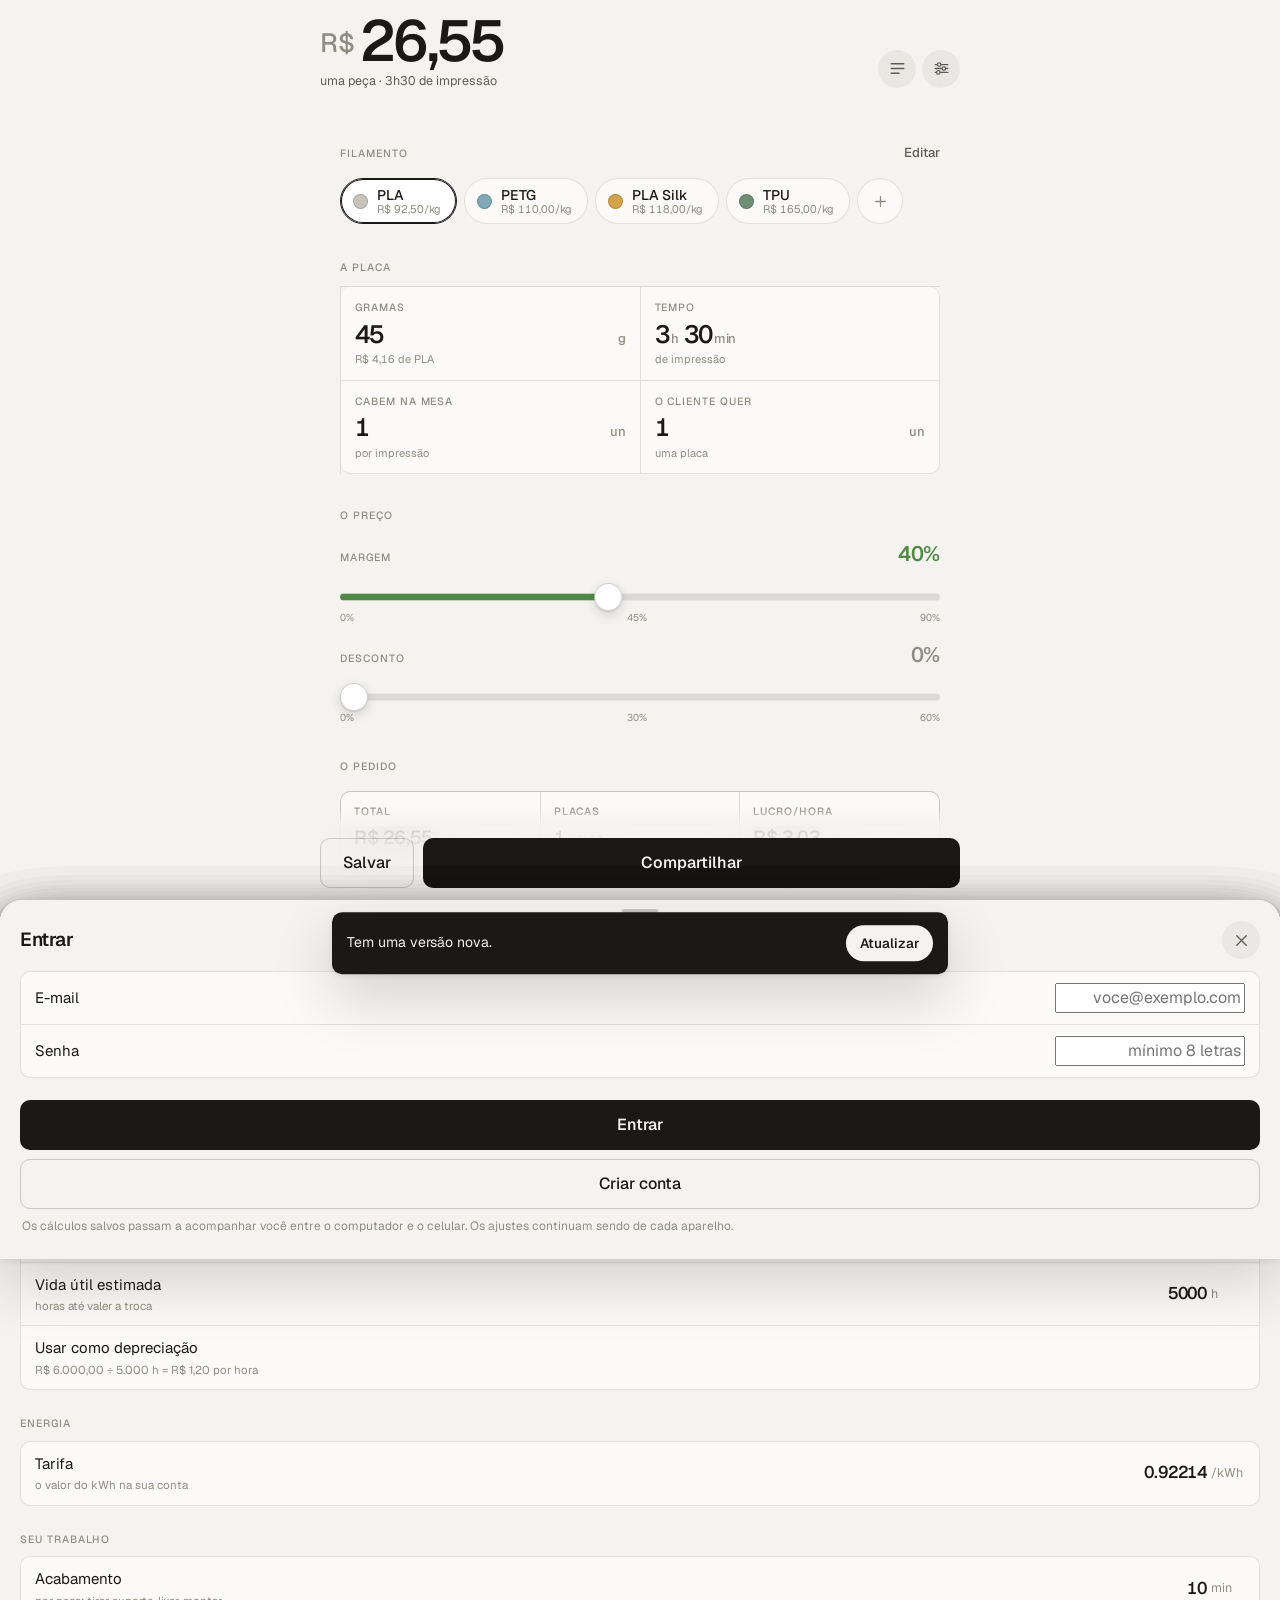
==== bancada/index.html @ b79a2b1e "feat: Bancada, a calculadora que separa o painel dos ajustes App novo em bancada/, ao lado da calcul" ====
<!doctype html>
<html lang="pt-BR">
<head>
<meta charset="utf-8">
<meta name="viewport" content="width=device-width, initial-scale=1, viewport-fit=cover">
<title>Bancada</title>
<meta name="description" content="O custo real de fabricar uma peça impressa, e o preço que ela precisa ter.">

<link rel="manifest" href="manifest.webmanifest">
<meta name="theme-color" content="#f4f3f0" media="(prefers-color-scheme: light)">
<meta name="theme-color" content="#131211" media="(prefers-color-scheme: dark)">

<meta name="apple-mobile-web-app-capable" content="yes">
<meta name="mobile-web-app-capable" content="yes">
<meta name="apple-mobile-web-app-status-bar-style" content="black-translucent">
<meta name="apple-mobile-web-app-title" content="Bancada">
<link rel="apple-touch-icon" href="icones/icone-180.png">
<link rel="icon" href="icones/icone-192.png" sizes="192x192">

<link rel="preload" href="fontes/geist-latin.woff2" as="font" type="font/woff2" crossorigin>
<link rel="stylesheet" href="estilo.css">
</head>
<body>

<!-- ====================================================== cimeira ======= -->
<header class="cimeira" id="cimeira">
  <div class="cimeira-corpo">
    <div>
      <span class="preco" id="preco"><span class="preco-cifra">R$</span>0,00</span>
      <div class="preco-nota" id="precoNota">uma peça</div>
    </div>
    <div class="cimeira-acoes">
      <button class="btn btn-icone" id="abrirSalvos" aria-label="Cálculos salvos">
        <svg viewBox="0 0 24 24" fill="none" stroke="currentColor" stroke-width="1.6"
             stroke-linecap="round" stroke-linejoin="round" aria-hidden="true">
          <path d="M4 6h16M4 12h16M4 18h10"/>
        </svg>
      </button>
      <button class="btn btn-icone" id="abrirAjustes" aria-label="Ajustes">
        <svg viewBox="0 0 24 24" fill="none" stroke="currentColor" stroke-width="1.6"
             stroke-linecap="round" aria-hidden="true">
          <path d="M4 7h16M4 12h16M4 17h16"/>
          <circle cx="9" cy="7" r="2.2" fill="var(--campo)"/>
          <circle cx="15" cy="12" r="2.2" fill="var(--campo)"/>
          <circle cx="8" cy="17" r="2.2" fill="var(--campo)"/>
        </svg>
      </button>
    </div>
  </div>
</header>

<main class="folha">

  <!-- =================================================== filamento ====== -->
  <section class="secao" aria-labelledby="tFilamento">
    <div class="secao-titulo">
      <h2 id="tFilamento">Filamento</h2>
      <button class="acao" id="editarFilamentos" type="button">Editar</button>
    </div>
    <div class="trilho" id="trilho" role="listbox" aria-label="Filamento em uso"></div>
  </section>

  <!-- =================================================== a placa ======== -->
  <section class="secao" aria-labelledby="tPlaca">
    <div class="secao-titulo"><h2 id="tPlaca">A placa</h2></div>

    <div class="malha">
      <div class="celula">
        <label for="gramas">Gramas</label>
        <div class="celula-valor">
          <input type="number" id="gramas" value="45" min="0" step="1"
                 inputmode="decimal" enterkeyhint="done" autocomplete="off">
          <span class="celula-un">g</span>
        </div>
        <div class="celula-dica" id="dicaGramas"></div>
      </div>

      <div class="celula">
        <label for="tempo">Tempo</label>
        <button type="button" class="celula-botao" id="tempo">3<small>h</small> 30<small>min</small></button>
        <div class="celula-dica">de impressão</div>
      </div>

      <div class="celula">
        <label for="naMesa">Cabem na mesa</label>
        <div class="celula-valor">
          <input type="number" id="naMesa" value="1" min="1" step="1"
                 inputmode="numeric" enterkeyhint="done" autocomplete="off">
          <span class="celula-un">un</span>
        </div>
        <div class="celula-dica">por impressão</div>
      </div>

      <div class="celula">
        <label for="pedido">O cliente quer</label>
        <div class="celula-valor">
          <input type="number" id="pedido" value="1" min="1" step="1"
                 inputmode="numeric" enterkeyhint="done" autocomplete="off">
          <span class="celula-un">un</span>
        </div>
        <div class="celula-dica" id="dicaPedido"></div>
      </div>
    </div>
  </section>

  <!-- =================================================== o preço ======== -->
  <section class="secao" aria-labelledby="tPreco">
    <div class="secao-titulo"><h2 id="tPreco">O preço</h2></div>

    <div class="regua" id="reguaMargem">
      <div class="regua-topo">
        <span class="regua-nome">Margem</span>
        <span class="regua-valor num" data-valor>40%</span>
      </div>
      <div class="regua-pista" role="slider" tabindex="0" aria-label="Margem de lucro"
           aria-valuemin="0" aria-valuemax="90" aria-valuenow="40" aria-valuetext="40 por cento">
        <div class="regua-fundo"><div class="regua-cheio" data-cheio></div></div>
        <div class="regua-pino" data-pino></div>
      </div>
      <div class="regua-marcas"><span>0%</span><span>45%</span><span>90%</span></div>
    </div>

    <div class="regua" id="reguaDesconto">
      <div class="regua-topo">
        <span class="regua-nome">Desconto</span>
        <span class="regua-valor num" data-valor>0%</span>
      </div>
      <div class="regua-pista" role="slider" tabindex="0" aria-label="Desconto"
           aria-valuemin="0" aria-valuemax="60" aria-valuenow="0" aria-valuetext="0 por cento">
        <div class="regua-fundo"><div class="regua-cheio" data-cheio></div></div>
        <div class="regua-pino" data-pino></div>
      </div>
      <div class="regua-marcas"><span>0%</span><span>30%</span><span>60%</span></div>
    </div>
  </section>

  <!-- =================================================== o pedido ======= -->
  <section class="secao" aria-labelledby="tPedido">
    <div class="secao-titulo"><h2 id="tPedido">O pedido</h2></div>
    <dl class="painel">
      <div><dt>Total</dt><dd class="num" id="pedTotal">R$ 0,00</dd></div>
      <div><dt>Placas</dt><dd class="num" id="pedPlacas">1</dd></div>
      <div><dt>Lucro/hora</dt><dd class="num" id="pedHora">R$ 0,00</dd></div>
    </dl>
    <div class="aviso" id="avisoPedido" hidden></div>
  </section>

  <!-- =================================================== extrato ======== -->
  <section class="secao" aria-labelledby="tExtrato">
    <div class="secao-titulo">
      <h2 id="tExtrato">De onde vem o preço</h2>
      <span class="rotulo num" id="multiplicador"></span>
    </div>
    <div class="barra" id="barra" aria-hidden="true"></div>
    <div class="extrato" id="extrato"></div>
    <div class="aviso" id="avisoMargem" hidden></div>
    <p class="nota">
      Fora da conta: o tempo de anunciar, fotografar e atender. Se você vende com
      frequência, some isso à margem.
    </p>
  </section>

</main>

<!-- ================================================== ações fixas ======= -->
<div class="acoes-fixas">
  <div class="acoes-corpo">
    <button class="btn btn-vazado" id="salvar" type="button">Salvar</button>
    <button class="btn btn-solido" id="compartilhar" type="button">Compartilhar</button>
  </div>
</div>

<!-- ================================================== gaveta: tempo ===== -->
<div class="cortina" data-cortina="tempo"></div>
<section class="gaveta" data-gaveta="tempo" role="dialog" aria-modal="true" aria-labelledby="tTempo">
  <div class="gaveta-alca" data-alca></div>
  <div class="gaveta-topo">
    <h2 id="tTempo">Tempo de impressão</h2>
    <button class="btn btn-icone" data-fechar aria-label="Fechar">
      <svg viewBox="0 0 24 24" fill="none" stroke="currentColor" stroke-width="1.7"
           stroke-linecap="round" aria-hidden="true"><path d="M6 6l12 12M18 6L6 18"/></svg>
    </button>
  </div>
  <div class="gaveta-corpo">
    <div class="roletas">
      <ul class="roleta" id="roletaH" role="listbox" aria-label="Horas" tabindex="0"></ul>
      <ul class="roleta" id="roletaM" role="listbox" aria-label="Minutos" tabindex="0"></ul>
    </div>
    <p class="nota" style="text-align:center">
      O tempo da placa inteira, como o fatiador mostra.
    </p>
    <button class="btn btn-solido btn-largo" data-fechar type="button" style="margin-top:16px">Pronto</button>
  </div>
</section>

<!-- ================================================== gaveta: filamentos = -->
<div class="cortina" data-cortina="filamentos"></div>
<section class="gaveta" data-gaveta="filamentos" role="dialog" aria-modal="true" aria-labelledby="tFilEd">
  <div class="gaveta-alca" data-alca></div>
  <div class="gaveta-topo">
    <h2 id="tFilEd">Filamentos</h2>
    <button class="btn btn-icone" data-fechar aria-label="Fechar">
      <svg viewBox="0 0 24 24" fill="none" stroke="currentColor" stroke-width="1.7"
           stroke-linecap="round" aria-hidden="true"><path d="M6 6l12 12M18 6L6 18"/></svg>
    </button>
  </div>
  <div class="gaveta-corpo">
    <div class="pilha" id="listaFilamentos"></div>
    <p class="nota">
      O preço é o do quilo fechado, como você compra. O que estiver em uso não
      pode ser removido enquanto for o último da lista.
    </p>
    <button class="btn btn-vazado btn-largo" id="novoFilamento" type="button" style="margin-top:14px">
      Adicionar filamento
    </button>
  </div>
</section>

<!-- ================================================== gaveta: ajustes ==== -->
<div class="cortina" data-cortina="ajustes"></div>
<section class="gaveta" data-gaveta="ajustes" role="dialog" aria-modal="true" aria-labelledby="tAjustes">
  <div class="gaveta-alca" data-alca></div>
  <div class="gaveta-topo">
    <h2 id="tAjustes">Ajustes</h2>
    <button class="btn btn-icone" data-fechar aria-label="Fechar">
      <svg viewBox="0 0 24 24" fill="none" stroke="currentColor" stroke-width="1.7"
           stroke-linecap="round" aria-hidden="true"><path d="M6 6l12 12M18 6L6 18"/></svg>
    </button>
  </div>
  <div class="gaveta-corpo">

    <div class="grupo">
      <h3>Impressora</h3>
      <div class="pilha">
        <label class="item">
          <span class="item-texto"><span class="item-nome">Potência média</span>
            <span class="item-sub">o que ela puxa imprimindo</span></span>
          <input type="number" id="potencia" min="0" step="5" inputmode="decimal">
          <span class="item-un">W</span>
        </label>
        <label class="item">
          <span class="item-texto"><span class="item-nome">Depreciação</span>
            <span class="item-sub" id="subDeprec">a máquina se gastando</span></span>
          <input type="number" id="deprecHora" min="0" step="0.01" inputmode="decimal">
          <span class="item-un">/h</span>
        </label>
        <label class="item">
          <span class="item-texto"><span class="item-nome">Manutenção</span>
            <span class="item-sub">bico, correia, placa de vidro</span></span>
          <input type="number" id="manutHora" min="0" step="0.01" inputmode="decimal">
          <span class="item-un">/h</span>
        </label>
      </div>
      <div class="pilha" style="margin-top:9px">
        <label class="item">
          <span class="item-texto"><span class="item-nome">Custo da impressora</span></span>
          <input type="number" id="valorImpressora" min="0" step="50" inputmode="decimal">
          <span class="item-un">R$</span>
        </label>
        <label class="item">
          <span class="item-texto"><span class="item-nome">Vida útil estimada</span>
            <span class="item-sub" id="subVida"></span></span>
          <input type="number" id="vidaUtil" min="1" step="100" inputmode="decimal">
          <span class="item-un">h</span>
        </label>
        <button class="item item-botao" id="aplicarDeprec" type="button">
          <span class="item-texto"><span class="item-nome">Usar como depreciação</span>
            <span class="item-sub" id="subCalculo"></span></span>
        </button>
      </div>
    </div>

    <div class="grupo">
      <h3>Energia</h3>
      <div class="pilha">
        <label class="item">
          <span class="item-texto"><span class="item-nome">Tarifa</span>
            <span class="item-sub">o valor do kWh na sua conta</span></span>
          <input type="number" id="tarifa" min="0" step="0.001" inputmode="decimal">
          <span class="item-un">/kWh</span>
        </label>
      </div>
    </div>

    <div class="grupo">
      <h3>Seu trabalho</h3>
      <div class="pilha">
        <label class="item">
          <span class="item-texto"><span class="item-nome">Acabamento</span>
            <span class="item-sub">por peça: tirar suporte, lixar, montar</span></span>
          <input type="number" id="acabamento" min="0" step="1" inputmode="decimal">
          <span class="item-un">min</span>
        </label>
        <label class="item">
          <span class="item-texto"><span class="item-nome">Sua hora</span>
            <span class="item-sub">quanto vale o seu tempo</span></span>
          <input type="number" id="valorHora" min="0" step="1" inputmode="decimal">
          <span class="item-un">/h</span>
        </label>
        <label class="item">
          <span class="item-texto"><span class="item-nome">Reserva para falhas</span>
            <span class="item-sub" id="subFalhas"></span></span>
          <input type="number" id="falhas" min="0" max="90" step="1" inputmode="decimal">
          <span class="item-un">%</span>
        </label>
      </div>
    </div>

    <div class="grupo">
      <h3>Vender</h3>
      <div class="pilha">
        <label class="item">
          <span class="item-texto"><span class="item-nome">Embalagem</span>
            <span class="item-sub">caixa, plástico bolha, etiqueta</span></span>
          <input type="number" id="embalagem" min="0" step="0.5" inputmode="decimal">
          <span class="item-un">R$</span>
        </label>
        <label class="item">
          <span class="item-texto"><span class="item-nome">Frete que você paga</span>
            <span class="item-sub">zero se o cliente paga o envio</span></span>
          <input type="number" id="frete" min="0" step="1" inputmode="decimal">
          <span class="item-un">R$</span>
        </label>
        <label class="item">
          <span class="item-texto"><span class="item-nome">Taxa da plataforma</span>
            <span class="item-sub">Shopee, Mercado Livre, Elo7</span></span>
          <input type="number" id="taxaVenda" min="0" max="60" step="1" inputmode="decimal">
          <span class="item-un">%</span>
        </label>
        <label class="item">
          <span class="item-texto"><span class="item-nome">Imposto</span>
            <span class="item-sub">sobre o que entra; deixe zero se não emite</span></span>
          <input type="number" id="imposto" min="0" max="40" step="0.5" inputmode="decimal">
          <span class="item-un">%</span>
        </label>
      </div>
      <p class="nota" id="notaSoma"></p>
    </div>

    <div class="grupo">
      <h3>O aparelho</h3>
      <div class="pilha">
        <button class="item item-botao" id="restaurar" type="button">
          <span class="item-texto"><span class="item-nome">Restaurar padrões</span>
            <span class="item-sub">devolve todo ajuste ao valor de fábrica</span></span>
        </button>
      </div>
      <p class="nota" id="notaVersao"></p>
    </div>

  </div>
</section>

<!-- ================================================== gaveta: salvar ==== -->
<div class="cortina" data-cortina="salvar"></div>
<section class="gaveta" data-gaveta="salvar" role="dialog" aria-modal="true" aria-labelledby="tSalvar">
  <div class="gaveta-alca" data-alca></div>
  <div class="gaveta-topo">
    <h2 id="tSalvar">Salvar cálculo</h2>
    <button class="btn btn-icone" data-fechar aria-label="Fechar">
      <svg viewBox="0 0 24 24" fill="none" stroke="currentColor" stroke-width="1.7"
           stroke-linecap="round" aria-hidden="true"><path d="M6 6l12 12M18 6L6 18"/></svg>
    </button>
  </div>
  <div class="gaveta-corpo">
    <div class="pilha">
      <label class="item">
        <span class="item-texto"><span class="item-nome">Nome</span></span>
        <input type="text" id="nomeSalvar" placeholder="Suporte de fone" maxlength="60"
               autocomplete="off" enterkeyhint="done"
               style="width:200px;text-align:right">
      </label>
    </div>
    <p class="nota" id="resumoSalvar"></p>
    <button class="btn btn-solido btn-largo" id="confirmaSalvar" type="button"
            style="margin-top:14px">Salvar</button>
  </div>
</section>

<!-- ================================================== gaveta: salvos ==== -->
<div class="cortina" data-cortina="salvos"></div>
<section class="gaveta" data-gaveta="salvos" role="dialog" aria-modal="true" aria-labelledby="tSalvos">
  <div class="gaveta-alca" data-alca></div>
  <div class="gaveta-topo">
    <h2 id="tSalvos">Cálculos salvos</h2>
    <button class="btn btn-icone" data-fechar aria-label="Fechar">
      <svg viewBox="0 0 24 24" fill="none" stroke="currentColor" stroke-width="1.7"
           stroke-linecap="round" aria-hidden="true"><path d="M6 6l12 12M18 6L6 18"/></svg>
    </button>
  </div>
  <div class="gaveta-corpo">
    <div class="pilha" style="margin-bottom:16px">
      <button class="item item-botao" id="linhaConta" type="button">
        <span class="item-texto">
          <span class="item-nome" id="contaNome">Só neste aparelho</span>
          <span class="item-sub" id="contaSub">Entre para sincronizar com o celular</span>
        </span>
      </button>
    </div>
    <div class="pilha" id="listaSalvos"></div>
  </div>
</section>

<!-- ================================================== gaveta: conta ===== -->
<div class="cortina" data-cortina="conta"></div>
<section class="gaveta" data-gaveta="conta" role="dialog" aria-modal="true" aria-labelledby="tConta">
  <div class="gaveta-alca" data-alca></div>
  <div class="gaveta-topo">
    <h2 id="tConta">Entrar</h2>
    <button class="btn btn-icone" data-fechar aria-label="Fechar">
      <svg viewBox="0 0 24 24" fill="none" stroke="currentColor" stroke-width="1.7"
           stroke-linecap="round" aria-hidden="true"><path d="M6 6l12 12M18 6L6 18"/></svg>
    </button>
  </div>
  <div class="gaveta-corpo">
    <div class="pilha">
      <label class="item">
        <span class="item-texto"><span class="item-nome">E-mail</span></span>
        <input type="email" id="cEmail" autocomplete="username" inputmode="email"
               placeholder="voce@exemplo.com" style="width:190px;text-align:right">
      </label>
      <label class="item">
        <span class="item-texto"><span class="item-nome">Senha</span></span>
        <input type="password" id="cSenha" autocomplete="current-password"
               placeholder="mínimo 8 letras" style="width:190px;text-align:right">
      </label>
    </div>
    <p class="nota" id="contaAviso"></p>
    <button class="btn btn-solido btn-largo" id="fazEntrar" type="button"
            style="margin-top:14px">Entrar</button>
    <button class="btn btn-vazado btn-largo" id="fazCriar" type="button"
            style="margin-top:9px">Criar conta</button>
    <p class="nota">
      Os cálculos salvos passam a acompanhar você entre o computador e o
      celular. Os ajustes continuam sendo de cada aparelho.
    </p>
  </div>
</section>

<!-- ================================================== tarja ============= -->
<div class="tarja" id="tarja" role="status">
  <span>Tem uma versão nova.</span>
  <button type="button" id="recarregar">Atualizar</button>
</div>

<script src="config.js"></script>
<script src="app.js"></script>
</body>
</html>
---- bancada/estilo.css ----
@charset "utf-8";

/* ==========================================================================
   Bancada — sistema visual

   Três decisões governam tudo aqui:

   1. A interface é monocromática. Cor só aparece onde ela carrega
      informação: a composição do preço e a saúde da margem. Botão, campo
      e cabeçalho são tinta sobre papel. Isso é o oposto do app genérico,
      que pinta o cromo e deixa o dado cinza.

   2. Não existe cartão. Densidade de instrumento se faz com fio de 1px e
      alinhamento, não com caixa flutuante e sombra.

   3. Todo número é tabular. Valor que muda enquanto o dedo arrasta não
      pode dançar de largura.
   ========================================================================== */

@font-face {
  font-family: "Geist";
  font-style: normal;
  font-weight: 400 700;
  font-display: swap;
  src: url("fontes/geist-latin.woff2") format("woff2");
  unicode-range: U+0000-00FF, U+0131, U+0152-0153, U+02BB-02BC, U+02C6, U+02DA,
                 U+02DC, U+0304, U+0308, U+0329, U+2000-206F, U+20AC, U+2122,
                 U+2191, U+2193, U+2212, U+2215, U+FEFF, U+FFFD;
}

@font-face {
  font-family: "Geist";
  font-style: normal;
  font-weight: 400 700;
  font-display: swap;
  src: url("fontes/geist-latin-ext.woff2") format("woff2");
  unicode-range: U+0100-02BA, U+02BD-02C5, U+02C7-02CC, U+02CE-02D7, U+02DD-02FF,
                 U+0304, U+0308, U+0329, U+1D00-1DBF, U+1E00-1E9F, U+1EF2-1EFF,
                 U+2020, U+20A0-20AB, U+20AD-20C0, U+2113, U+2C60-2C7F, U+A720-A7FF;
}

/* ---------------------------------------------------------------- tokens -- */

:root {
  /* Grafite quente. Preto puro e branco puro matam a profundidade, então
     nenhum dos dois aparece. */
  --papel:      #f4f3f0;
  --campo:      #fbfaf8;
  --campo-alto: #ffffff;
  --tinta:      #1a1917;
  --tinta-2:    #605c55;
  --tinta-3:    #918c83;
  --linha:      rgb(26 25 23 / .11);
  --linha-forte:rgb(26 25 23 / .20);
  --toque:      rgb(26 25 23 / .05);
  --vidro:      rgb(244 243 240 / .72);
  --sombra:     0 1px 2px rgb(26 25 23 / .05), 0 8px 28px rgb(26 25 23 / .07);
  --sombra-alta:0 2px 6px rgb(26 25 23 / .08), 0 24px 60px rgb(26 25 23 / .18);

  /* As sete faixas da composição do preço. Sequência quente-para-fria,
     dessaturada de propósito: é um gráfico, não um arco-íris. O lucro é a
     própria tinta, porque é o que você está aqui para ver. */
  --f-filamento:  #bf6a3d;
  --f-energia:    #7d8d4e;
  --f-maquina:    #4e7984;
  --f-acabamento: #5b6aa6;
  --f-risco:      #9a5671;
  --f-taxa:       #8a857f;
  --f-lucro:      var(--tinta);

  /* Rampa de saúde: vermelho a verde. Usada na margem, no desconto e no
     aviso de lucro. */
  --rampa-0: #b4442f;
  --rampa-1: #c07a2a;
  --rampa-2: #8a8a33;
  --rampa-3: #4f8a45;

  --r-campo: 10px;
  --r-folha: 22px;
  --r-pilula: 999px;

  /* Curvas fortes. As nativas do CSS são fracas demais para parecerem
     decididas. A de gaveta veio do Ionic e é a que o iOS usa. */
  --saida:   cubic-bezier(.23, 1, .32, 1);
  --entrada: cubic-bezier(.77, 0, .175, 1);
  --gaveta:  cubic-bezier(.32, .72, 0, 1);

  --seguro-topo: env(safe-area-inset-top, 0px);
  --seguro-base: env(safe-area-inset-bottom, 0px);

  color-scheme: light dark;
}

@media (prefers-color-scheme: dark) {
  :root {
    --papel:      #131211;
    --campo:      #1c1b19;
    --campo-alto: #232220;
    --tinta:      #f3f1ec;
    --tinta-2:    #a09b93;
    --tinta-3:    #726d66;
    --linha:      rgb(255 255 255 / .10);
    --linha-forte:rgb(255 255 255 / .18);
    --toque:      rgb(255 255 255 / .06);
    --vidro:      rgb(19 18 17 / .72);
    --sombra:     0 1px 2px rgb(0 0 0 / .40), 0 8px 28px rgb(0 0 0 / .30);
    --sombra-alta:0 2px 6px rgb(0 0 0 / .45), 0 24px 60px rgb(0 0 0 / .55);

    --f-filamento:  #d98a5c;
    --f-energia:    #9db06a;
    --f-maquina:    #6fa0ac;
    --f-acabamento: #8290c9;
    --f-risco:      #c07b94;
    --f-taxa:       #9d978f;

    --rampa-0: #e0644c;
    --rampa-1: #e0a04a;
    --rampa-2: #b3b356;
    --rampa-3: #6fb063;
  }
}

/* --------------------------------------------------------------- alicerce -- */

* { box-sizing: border-box; }

html {
  -webkit-text-size-adjust: 100%;
  background: var(--papel);
}

body {
  margin: 0;
  font-family: "Geist", system-ui, -apple-system, sans-serif;
  font-size: 16px;
  line-height: 1.5;
  color: var(--tinta);
  background: var(--papel);
  -webkit-font-smoothing: antialiased;
  text-rendering: optimizeLegibility;
  overscroll-behavior-y: none;
  /* Nada de seleção acidental de texto no meio de um arrasto. */
  -webkit-user-select: none;
  user-select: none;
  -webkit-tap-highlight-color: transparent;
}

input, button, select, textarea {
  font: inherit;
  color: inherit;
  margin: 0;
}

/* Todo número da interface é tabular e com tracking fechado. */
.num {
  font-variant-numeric: tabular-nums;
  font-feature-settings: "tnum" 1, "cv01" 1;
  letter-spacing: -.01em;
}

.rotulo {
  font-size: 10.5px;
  font-weight: 500;
  letter-spacing: .09em;
  text-transform: uppercase;
  color: var(--tinta-3);
}

.fraco { color: var(--tinta-2); }

/* Anel de foco visível só para quem navega por teclado. */
:focus-visible {
  outline: 2px solid var(--tinta);
  outline-offset: 2px;
  border-radius: 4px;
}

/* ------------------------------------------------------------------ folha -- */

.folha {
  max-width: 640px;
  margin: 0 auto;
  padding: 0 20px calc(120px + var(--seguro-base));
}

/* ---------------------------------------------------------------- cimeira --
   Barra translúcida com o preço. O conteúdo passa por baixo dela. No lugar
   de uma borda dura, uma máscara desfaz o encontro. */

.cimeira {
  position: sticky;
  top: 0;
  z-index: 20;
  padding: calc(var(--seguro-topo) + 14px) 20px 14px;
  background: var(--vidro);
  backdrop-filter: blur(24px) saturate(180%);
  -webkit-backdrop-filter: blur(24px) saturate(180%);
  transition: box-shadow 220ms var(--saida);
}

.cimeira::after {
  content: "";
  position: absolute;
  inset: auto 0 -18px 0;
  height: 18px;
  pointer-events: none;
  background: linear-gradient(var(--papel), transparent);
  opacity: 0;
  transition: opacity 220ms var(--saida);
}

.cimeira[data-rolado="sim"]::after { opacity: 1; }

.cimeira-corpo {
  max-width: 640px;
  margin: 0 auto;
  display: flex;
  align-items: flex-end;
  justify-content: space-between;
  gap: 16px;
}

.preco {
  font-size: clamp(2.6rem, 13vw, 3.6rem);
  font-weight: 560;
  line-height: .92;
  /* Tracking negativo cresce com o tamanho: letra grande lê espaçada. */
  letter-spacing: -.045em;
  font-variant-numeric: tabular-nums;
  display: block;
}

.preco-cifra {
  font-size: .46em;
  font-weight: 500;
  letter-spacing: 0;
  color: var(--tinta-3);
  margin-right: .18em;
  vertical-align: .34em;
}

.preco-nota {
  margin-top: 5px;
  font-size: 12.5px;
  color: var(--tinta-2);
  font-variant-numeric: tabular-nums;
}

.preco-nota b { font-weight: 560; color: var(--tinta); }

.cimeira-acoes { display: flex; gap: 6px; padding-bottom: 3px; }

/* ------------------------------------------------------------------ botão -- */

.btn {
  -webkit-appearance: none;
  appearance: none;
  border: 0;
  background: transparent;
  padding: 0;
  cursor: pointer;
  touch-action: manipulation;
  transition: transform 140ms var(--saida), background-color 140ms var(--saida),
              opacity 140ms var(--saida);
}

/* A resposta vive no toque, não na soltura. */
.btn:active { transform: scale(.96); }

.btn-icone {
  width: 38px;
  height: 38px;
  border-radius: var(--r-pilula);
  display: grid;
  place-items: center;
  color: var(--tinta-2);
  background: var(--toque);
}

.btn-icone:active { background: var(--linha); }
.btn-icone svg { width: 19px; height: 19px; display: block; }

.btn-solido {
  height: 50px;
  padding: 0 22px;
  border-radius: var(--r-campo);
  background: var(--tinta);
  color: var(--papel);
  font-size: 16px;
  font-weight: 560;
  display: inline-grid;
  place-items: center;
}

.btn-vazado {
  height: 50px;
  padding: 0 22px;
  border-radius: var(--r-campo);
  border: 1px solid var(--linha-forte);
  font-size: 16px;
  font-weight: 500;
  display: inline-grid;
  place-items: center;
}

.btn-vazado:active { background: var(--toque); }

.btn-largo { width: 100%; }

/* ------------------------------------------------------------------ seção -- */

.secao { margin-top: 34px; }

.secao-titulo {
  display: flex;
  align-items: baseline;
  justify-content: space-between;
  gap: 12px;
  margin-bottom: 10px;
}

.secao-titulo h2 {
  margin: 0;
  font-size: 10.5px;
  font-weight: 500;
  letter-spacing: .09em;
  text-transform: uppercase;
  color: var(--tinta-3);
}

.secao-titulo .acao {
  font-size: 13px;
  font-weight: 500;
  color: var(--tinta-2);
  background: none;
  border: 0;
  padding: 4px 0;
  cursor: pointer;
  touch-action: manipulation;
}

.secao-titulo .acao:active { opacity: .5; }

/* ------------------------------------------------------------- filamentos --
   Trilho horizontal com encaixe. Trocar de material é um toque, não uma
   edição de campo. */

.trilho {
  display: flex;
  gap: 7px;
  overflow-x: auto;
  scroll-snap-type: x proximity;
  padding: 2px 20px 2px 0;
  margin: 0 -20px 0 0;
  scrollbar-width: none;
}

.trilho::-webkit-scrollbar { display: none; }

.fita {
  flex: 0 0 auto;
  scroll-snap-align: start;
  height: 46px;
  padding: 0 15px 0 12px;
  border-radius: var(--r-pilula);
  border: 1px solid var(--linha);
  background: var(--campo);
  display: flex;
  align-items: center;
  gap: 9px;
  cursor: pointer;
  touch-action: manipulation;
  transition: transform 140ms var(--saida), border-color 140ms var(--saida),
              background-color 140ms var(--saida);
}

.fita:active { transform: scale(.97); }

.fita[aria-selected="true"] {
  border-color: var(--tinta);
  background: var(--campo-alto);
  box-shadow: inset 0 0 0 1px var(--tinta);
}

.fita-gota {
  width: 15px;
  height: 15px;
  border-radius: var(--r-pilula);
  flex: 0 0 auto;
  box-shadow: inset 0 0 0 1px rgb(0 0 0 / .16);
}

.fita-texto { display: flex; flex-direction: column; align-items: flex-start; line-height: 1.15; }
.fita-nome { font-size: 14px; font-weight: 500; }
.fita-preco { font-size: 11px; color: var(--tinta-3); font-variant-numeric: tabular-nums; }

.fita-mais {
  width: 46px;
  padding: 0;
  justify-content: center;
  color: var(--tinta-3);
}

/* ------------------------------------------------------------------ malha --
   As quatro entradas diárias. Fio de 1px separando, sem caixa. */

.malha {
  display: grid;
  grid-template-columns: 1fr 1fr;
  border-top: 1px solid var(--linha);
  border-left: 1px solid var(--linha);
}

.celula {
  border-right: 1px solid var(--linha);
  border-bottom: 1px solid var(--linha);
  padding: 13px 14px 12px;
  min-width: 0;
  position: relative;
  background: var(--campo);
  transition: background-color 140ms var(--saida);
}

.celula:first-child { border-top-left-radius: var(--r-campo); }
.celula:nth-child(2) { border-top-right-radius: var(--r-campo); }
.celula:nth-last-child(2) { border-bottom-left-radius: var(--r-campo); }
.celula:last-child { border-bottom-right-radius: var(--r-campo); }

.celula:focus-within { background: var(--campo-alto); }

.celula label {
  display: block;
  font-size: 10.5px;
  font-weight: 500;
  letter-spacing: .09em;
  text-transform: uppercase;
  color: var(--tinta-3);
  margin-bottom: 5px;
}

.celula-valor {
  display: flex;
  align-items: baseline;
  gap: 4px;
}

/* O campo numérico não parece um campo. Parece o número. */
.celula input {
  -webkit-appearance: none;
  appearance: none;
  border: 0;
  background: none;
  padding: 0;
  width: 100%;
  min-width: 0;
  font-size: 25px;
  font-weight: 540;
  letter-spacing: -.025em;
  font-variant-numeric: tabular-nums;
  line-height: 1.1;
}

.celula input::-webkit-outer-spin-button,
.celula input::-webkit-inner-spin-button { -webkit-appearance: none; margin: 0; }
.celula input[type="number"] { -moz-appearance: textfield; }
.celula input:focus { outline: none; }

.celula-un {
  font-size: 13px;
  font-weight: 500;
  color: var(--tinta-3);
  flex: 0 0 auto;
}

/* Botão que abre a roleta. Veste-se de célula. */
.celula-botao {
  display: block;
  width: 100%;
  text-align: left;
  border: 0;
  background: none;
  padding: 0;
  cursor: pointer;
  touch-action: manipulation;
  font-size: 25px;
  font-weight: 540;
  letter-spacing: -.025em;
  font-variant-numeric: tabular-nums;
  line-height: 1.1;
}

.celula-botao:active { opacity: .45; }
.celula-botao small { font-size: 13px; font-weight: 500; color: var(--tinta-3); margin-left: 2px; }

.celula-dica {
  font-size: 11px;
  color: var(--tinta-3);
  margin-top: 3px;
  font-variant-numeric: tabular-nums;
  min-height: 1em;
}

/* ------------------------------------------------------------------ régua --
   Arrasto 1:1, resistência progressiva na borda, assentamento por mola.
   A cor do traço e do número segue a saúde do valor. */

.regua { margin-top: 14px; }

.regua-topo {
  display: flex;
  align-items: baseline;
  justify-content: space-between;
  margin-bottom: 7px;
}

.regua-nome {
  font-size: 10.5px;
  font-weight: 500;
  letter-spacing: .09em;
  text-transform: uppercase;
  color: var(--tinta-3);
}

.regua-valor {
  font-size: 21px;
  font-weight: 560;
  letter-spacing: -.02em;
  font-variant-numeric: tabular-nums;
  transition: color 220ms var(--saida);
}

.regua-pista {
  position: relative;
  height: 40px;
  display: flex;
  align-items: center;
  cursor: grab;
  touch-action: none;
}

.regua-pista:active { cursor: grabbing; }

.regua-fundo {
  position: absolute;
  inset: 50% 0 auto 0;
  transform: translateY(-50%);
  height: 7px;
  border-radius: var(--r-pilula);
  background: var(--linha);
  overflow: hidden;
}

.regua-cheio {
  position: absolute;
  inset: 0 auto 0 0;
  border-radius: var(--r-pilula);
  background: var(--tinta-3);
  will-change: width;
}

.regua-pino {
  position: absolute;
  top: 50%;
  left: 0;
  width: 28px;
  height: 28px;
  margin: -14px 0 0 -14px;
  border-radius: var(--r-pilula);
  background: var(--campo-alto);
  box-shadow: 0 1px 2px rgb(0 0 0 / .10), 0 4px 12px rgb(0 0 0 / .14),
              inset 0 0 0 1px var(--linha-forte);
  will-change: transform;
  transition: box-shadow 140ms var(--saida);
}

.regua-pista[data-arrastando="sim"] .regua-pino {
  box-shadow: 0 1px 2px rgb(0 0 0 / .12), 0 8px 22px rgb(0 0 0 / .22),
              inset 0 0 0 1px var(--linha-forte);
}

/* Em fluxo, não absolutas: soltas, elas se ancoravam no viewport e
   flutuavam por cima do resto da página. */
.regua-marcas {
  display: flex;
  justify-content: space-between;
  margin-top: -7px;
  font-size: 10px;
  color: var(--tinta-3);
  font-variant-numeric: tabular-nums;
  pointer-events: none;
}

/* ------------------------------------------------------------------ barra --
   Composição do preço numa faixa só. Sete segmentos, um por linha do
   relatório. É o resumo que se lê num relance. */

.barra {
  display: flex;
  height: 10px;
  border-radius: 3px;
  overflow: hidden;
  gap: 1.5px;
  margin-bottom: 14px;
}

.barra-parte {
  min-width: 0;
  transition: flex-basis 260ms var(--saida);
  border-radius: 1.5px;
}

/* --------------------------------------------------------------- extrato --
   Cada linha soma na de baixo. Sem multiplicador mágico. */

.extrato { border-top: 1px solid var(--linha); }

.linha {
  display: grid;
  grid-template-columns: 3px 1fr auto;
  gap: 11px;
  align-items: baseline;
  padding: 10px 0;
  border-bottom: 1px solid var(--linha);
}

.linha-tinta { border-radius: 2px; align-self: stretch; margin: 2px 0; }

.linha-nome { font-size: 14.5px; min-width: 0; }
.linha-sub { display: block; font-size: 11.5px; color: var(--tinta-3); margin-top: 1px; }

.linha-valor {
  font-size: 15px;
  font-weight: 500;
  font-variant-numeric: tabular-nums;
  letter-spacing: -.01em;
  white-space: nowrap;
}

.linha[data-peso="soma"] { border-bottom-width: 0; }

.linha[data-peso="soma"] .linha-nome,
.linha[data-peso="soma"] .linha-valor { font-weight: 600; }

.linha[data-peso="total"] {
  border-top: 1px solid var(--linha-forte);
  border-bottom: 0;
  padding-top: 13px;
  margin-top: -1px;
}

.linha[data-peso="total"] .linha-nome { font-size: 16px; font-weight: 600; }
.linha[data-peso="total"] .linha-valor { font-size: 21px; font-weight: 600; letter-spacing: -.02em; }

.linha[data-sinal="menos"] .linha-valor { color: var(--tinta-2); }

/* ------------------------------------------------------------------ aviso -- */

.aviso {
  margin-top: 14px;
  padding: 12px 14px;
  border-radius: var(--r-campo);
  border: 1px solid var(--linha);
  font-size: 13px;
  line-height: 1.45;
  color: var(--tinta-2);
  background: var(--campo);
}

.aviso[data-tom="alerta"] {
  border-color: color-mix(in srgb, var(--rampa-0) 40%, transparent);
  background: color-mix(in srgb, var(--rampa-0) 7%, var(--campo));
  color: var(--tinta);
}

.aviso b { font-weight: 560; color: var(--tinta); }

/* ----------------------------------------------------------------- painel --
   Os números que o pedido produz. Três medidas, sem caixa. */

.painel {
  display: grid;
  grid-template-columns: repeat(3, 1fr);
  gap: 1px;
  background: var(--linha);
  border: 1px solid var(--linha);
  border-radius: var(--r-campo);
  overflow: hidden;
}

.painel div {
  background: var(--campo);
  padding: 12px 13px;
}

.painel dt {
  font-size: 10.5px;
  font-weight: 500;
  letter-spacing: .09em;
  text-transform: uppercase;
  color: var(--tinta-3);
  margin-bottom: 4px;
}

.painel dd {
  margin: 0;
  font-size: 19px;
  font-weight: 560;
  letter-spacing: -.02em;
  font-variant-numeric: tabular-nums;
}

.painel dd small { font-size: 12px; font-weight: 500; color: var(--tinta-3); }

/* ------------------------------------------------------------------ gaveta --
   Entra e sai pelo mesmo caminho. Arrastável, com desistência por
   velocidade, não por distância. */

.cortina {
  position: fixed;
  inset: 0;
  z-index: 40;
  background: rgb(0 0 0 / .34);
  backdrop-filter: blur(2px);
  -webkit-backdrop-filter: blur(2px);
  opacity: 0;
  pointer-events: none;
  transition: opacity 320ms var(--gaveta);
}

.cortina[data-aberta="sim"] { opacity: 1; pointer-events: auto; }

.gaveta {
  position: fixed;
  left: 0;
  right: 0;
  bottom: 0;
  z-index: 41;
  max-height: 92dvh;
  display: flex;
  flex-direction: column;
  background: var(--papel);
  border-radius: var(--r-folha) var(--r-folha) 0 0;
  box-shadow: var(--sombra-alta);
  transform: translate3d(0, 100%, 0);
  transition: transform 420ms var(--gaveta);
  will-change: transform;
  touch-action: none;
}

.gaveta[data-aberta="sim"] { transform: translate3d(0, 0, 0); }
.gaveta[data-arrastando="sim"] { transition: none; }

.gaveta-alca {
  flex: 0 0 auto;
  padding: 9px 0 4px;
  display: grid;
  place-items: center;
  cursor: grab;
}

.gaveta-alca::before {
  content: "";
  width: 36px;
  height: 4px;
  border-radius: var(--r-pilula);
  background: var(--linha-forte);
}

.gaveta-topo {
  flex: 0 0 auto;
  display: flex;
  align-items: center;
  justify-content: space-between;
  gap: 12px;
  padding: 4px 20px 12px;
}

.gaveta-topo h2 {
  margin: 0;
  font-size: 19px;
  font-weight: 600;
  letter-spacing: -.02em;
}

.gaveta-corpo {
  flex: 1 1 auto;
  overflow-y: auto;
  -webkit-overflow-scrolling: touch;
  overscroll-behavior: contain;
  touch-action: pan-y;
  padding: 0 20px calc(24px + var(--seguro-base));
}

/* ------------------------------------------------------------- ajustes --
   Campos que se configuram uma vez. Densos, alinhados à direita. */

.grupo { margin-top: 26px; }
.grupo:first-child { margin-top: 4px; }

.grupo > h3 {
  margin: 0 0 9px;
  font-size: 10.5px;
  font-weight: 500;
  letter-spacing: .09em;
  text-transform: uppercase;
  color: var(--tinta-3);
}

.pilha {
  border: 1px solid var(--linha);
  border-radius: var(--r-campo);
  overflow: hidden;
  background: var(--campo);
}

.item {
  display: flex;
  align-items: center;
  gap: 12px;
  padding: 11px 14px;
  border-bottom: 1px solid var(--linha);
  min-height: 52px;
}

.pilha .item:last-child { border-bottom: 0; }

.item-texto { flex: 1 1 auto; min-width: 0; }
.item-nome { font-size: 15px; display: block; }
.item-sub { font-size: 11.5px; color: var(--tinta-3); display: block; margin-top: 1px; }

.item input[type="number"],
.item input[type="text"] {
  -webkit-appearance: none;
  appearance: none;
  border: 0;
  background: none;
  padding: 6px 0;
  width: 108px;
  flex: 0 0 auto;
  text-align: right;
  font-size: 17px;
  font-weight: 540;
  font-variant-numeric: tabular-nums;
  letter-spacing: -.01em;
}

.item input:focus { outline: none; }
.item input::-webkit-outer-spin-button,
.item input::-webkit-inner-spin-button { -webkit-appearance: none; margin: 0; }
.item input[type="number"] { -moz-appearance: textfield; }

.item-un {
  font-size: 12.5px;
  color: var(--tinta-3);
  flex: 0 0 auto;
  width: 34px;
  text-align: left;
  margin-left: -8px;
}

.item-botao { cursor: pointer; touch-action: manipulation; text-align: left; width: 100%; border: 0; background: none; }
.item-botao:active { background: var(--toque); }

.nota {
  font-size: 12px;
  line-height: 1.5;
  color: var(--tinta-3);
  margin: 8px 2px 0;
}

/* ------------------------------------------------------------------ roleta --
   Rolagem com encaixe nativo, projeção de inércia e assentamento. O que
   marca o valor é a faixa fixa no centro, não o item destacado. */

.roletas {
  position: relative;
  display: flex;
  justify-content: center;
  gap: 6px;
  height: 210px;
  margin: 6px 0 20px;
}

.roletas::before {
  content: "";
  position: absolute;
  inset: 50% 8px auto;
  height: 44px;
  transform: translateY(-50%);
  border-radius: var(--r-campo);
  background: var(--toque);
  pointer-events: none;
}

/* A névoa nas pontas dá profundidade ao cilindro sem desenhar cilindro. */
.roletas::after {
  content: "";
  position: absolute;
  inset: 0;
  pointer-events: none;
  background: linear-gradient(var(--papel) 6%, transparent 36%, transparent 64%, var(--papel) 94%);
}

.roleta {
  width: 96px;
  height: 100%;
  overflow-y: auto;
  scroll-snap-type: y mandatory;
  scrollbar-width: none;
  -webkit-overflow-scrolling: touch;
  overscroll-behavior: contain;
  text-align: center;
}

.roleta::-webkit-scrollbar { display: none; }

.roleta li {
  height: 44px;
  scroll-snap-align: center;
  display: grid;
  place-items: center;
  font-size: 25px;
  font-weight: 500;
  font-variant-numeric: tabular-nums;
  letter-spacing: -.02em;
  color: var(--tinta-3);
  cursor: pointer;
  transition: color 160ms var(--saida), transform 160ms var(--saida);
}

.roleta li:active { transform: scale(.9); }

@media (hover: hover) and (pointer: fine) {
  .roleta li:hover { color: var(--tinta-2); }
}

.roleta li[aria-selected="true"] {
  color: var(--tinta);
  font-weight: 600;
}

.roleta ul { list-style: none; margin: 0; padding: 83px 0; }

.roleta-un {
  position: absolute;
  top: 50%;
  transform: translateY(-50%);
  font-size: 12.5px;
  color: var(--tinta-3);
  pointer-events: none;
}

/* ------------------------------------------------------------------ lista -- */

.vazio {
  padding: 34px 20px;
  text-align: center;
  font-size: 13.5px;
  line-height: 1.5;
  color: var(--tinta-3);
}

.vazio b { display: block; font-size: 15px; font-weight: 540; color: var(--tinta-2); margin-bottom: 5px; }

/* ---------------------------------------------------------------- rodapé -- */

.acoes-fixas {
  position: fixed;
  left: 0;
  right: 0;
  bottom: 0;
  z-index: 19;
  padding: 12px 20px calc(12px + var(--seguro-base));
  display: flex;
  gap: 9px;
  background: var(--vidro);
  backdrop-filter: blur(24px) saturate(180%);
  -webkit-backdrop-filter: blur(24px) saturate(180%);
}

.acoes-fixas::before {
  content: "";
  position: absolute;
  inset: -18px 0 auto 0;
  height: 18px;
  pointer-events: none;
  background: linear-gradient(transparent, var(--papel));
}

.acoes-corpo {
  max-width: 640px;
  margin: 0 auto;
  width: 100%;
  display: flex;
  gap: 9px;
}

.acoes-corpo .btn-solido { flex: 1 1 auto; }

/* ---------------------------------------------------------------- tarja -- */

.tarja {
  position: fixed;
  left: 12px;
  right: 12px;
  bottom: calc(12px + var(--seguro-base));
  z-index: 50;
  padding: 13px 15px;
  border-radius: var(--r-campo);
  background: var(--tinta);
  color: var(--papel);
  box-shadow: var(--sombra-alta);
  display: flex;
  align-items: center;
  gap: 12px;
  font-size: 14px;
  max-width: 616px;
  margin: 0 auto;
  transform: translate3d(0, calc(100% + 24px), 0);
  transition: transform 420ms var(--gaveta);
}

.tarja[data-aberta="sim"] { transform: translate3d(0, 0, 0); }
.tarja button {
  margin-left: auto;
  flex: 0 0 auto;
  border: 0;
  background: var(--papel);
  color: var(--tinta);
  font-size: 13.5px;
  font-weight: 560;
  padding: 8px 14px;
  border-radius: var(--r-pilula);
  cursor: pointer;
  touch-action: manipulation;
}

.tarja button:active { transform: scale(.96); }

/* ------------------------------------------------------------ preferências -- */

@media (hover: hover) and (pointer: fine) {
  .btn-icone:hover { background: var(--linha); }
  .fita:hover { border-color: var(--linha-forte); }
  .item-botao:hover { background: var(--toque); }
  .secao-titulo .acao:hover { color: var(--tinta); }
}

@media (prefers-reduced-transparency: reduce) {
  .cimeira, .acoes-fixas { background: var(--papel); backdrop-filter: none; -webkit-backdrop-filter: none; }
  .cortina { backdrop-filter: none; -webkit-backdrop-filter: none; background: rgb(0 0 0 / .5); }
}

/* Movimento reduzido não é movimento zero: o que informa continua, o que
   desloca some. */
@media (prefers-reduced-motion: reduce) {
  * { animation-duration: .01ms !important; animation-iteration-count: 1 !important; }
  .gaveta { transition: opacity 200ms ease; transform: none; opacity: 0; pointer-events: none; }
  .gaveta[data-aberta="sim"] { opacity: 1; pointer-events: auto; }
  .tarja { transition: opacity 200ms ease; transform: none; opacity: 0; }
  .tarja[data-aberta="sim"] { opacity: 1; }
  .btn:active, .fita:active, .tarja button:active { transform: none; }
  .roleta { scroll-behavior: auto; }
}

@media (prefers-contrast: more) {
  :root { --linha: rgb(26 25 23 / .3); --linha-forte: rgb(26 25 23 / .55); --tinta-3: #6b675f; }
  @media (prefers-color-scheme: dark) {
    :root { --linha: rgb(255 255 255 / .3); --linha-forte: rgb(255 255 255 / .55); --tinta-3: #98938b; }
  }
}
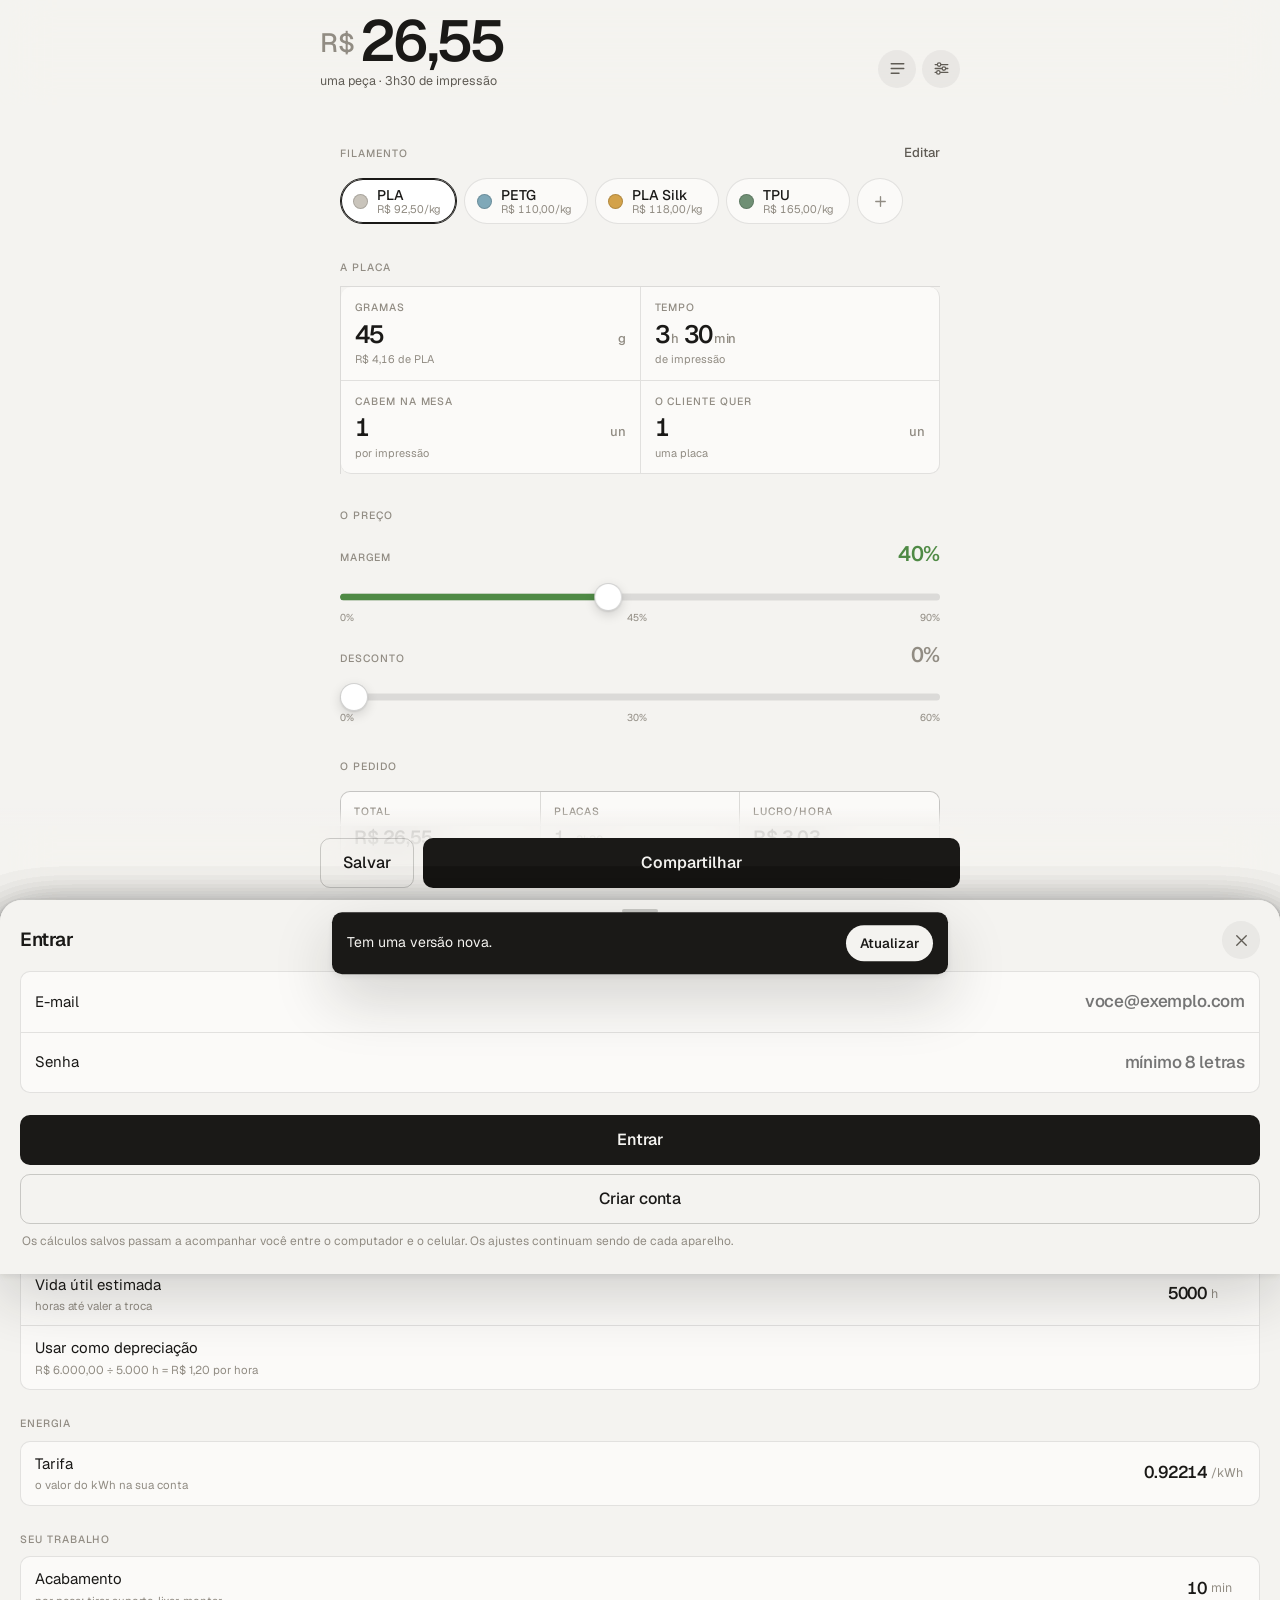
==== commit 4a93a5b9: "fix: tirar da Bancada os trejeitos de página Três coisas que entregavam que aquilo não era um app.  " ====
--- a/bancada/index.html
+++ b/bancada/index.html
@@ -12,7 +12,11 @@
 
 <meta name="apple-mobile-web-app-capable" content="yes">
 <meta name="mobile-web-app-capable" content="yes">
-<meta name="apple-mobile-web-app-status-bar-style" content="black-translucent">
+<!-- "default", e não "black-translucent": aquele força relógio e bateria em
+     branco, o que some contra o papel claro. Com "default" o iOS tinge a
+     faixa com o theme-color abaixo, que segue o tema, e escolhe o contraste
+     do texto sozinho. -->
+<meta name="apple-mobile-web-app-status-bar-style" content="default">
 <meta name="apple-mobile-web-app-title" content="Bancada">
 <link rel="apple-touch-icon" href="icones/icone-180.png">
 <link rel="icon" href="icones/icone-192.png" sizes="192x192">
--- a/bancada/estilo.css
+++ b/bancada/estilo.css
@@ -127,6 +127,12 @@
 html {
   -webkit-text-size-adjust: 100%;
   background: var(--papel);
+  /* "manipulation" mata o zoom do toque duplo, que é a coisa que mais
+     denuncia uma página fingindo de app, e mantém rolagem e pinça. A pinça
+     fica de propósito: quem precisa ampliar para enxergar não pode ser
+     impedido por gosto meu de acabamento. */
+  touch-action: manipulation;
+  overscroll-behavior: none;
 }
 
 body {
@@ -138,11 +144,21 @@
   background: var(--papel);
   -webkit-font-smoothing: antialiased;
   text-rendering: optimizeLegibility;
-  overscroll-behavior-y: none;
-  /* Nada de seleção acidental de texto no meio de um arrasto. */
+  overscroll-behavior: none;
+  touch-action: manipulation;
+  /* Nada de seleção acidental de texto no meio de um arrasto, e nada do
+     menu de copiar/consultar no toque longo: app não faz isso. */
   -webkit-user-select: none;
   user-select: none;
+  -webkit-touch-callout: none;
   -webkit-tap-highlight-color: transparent;
+}
+
+/* Campo de texto é a exceção: ali selecionar e colar tem que funcionar. */
+input, textarea {
+  -webkit-user-select: text;
+  user-select: text;
+  -webkit-touch-callout: default;
 }
 
 input, button, select, textarea {
@@ -828,8 +844,12 @@
 .item-nome { font-size: 15px; display: block; }
 .item-sub { font-size: 11.5px; color: var(--tinta-3); display: block; margin-top: 1px; }
 
+/* Todos os tipos, e nunca abaixo de 16px: o iOS dá zoom sozinho ao focar um
+   campo com letra menor que isso, e a tela inteira salta. */
 .item input[type="number"],
-.item input[type="text"] {
+.item input[type="text"],
+.item input[type="email"],
+.item input[type="password"] {
   -webkit-appearance: none;
   appearance: none;
   border: 0;
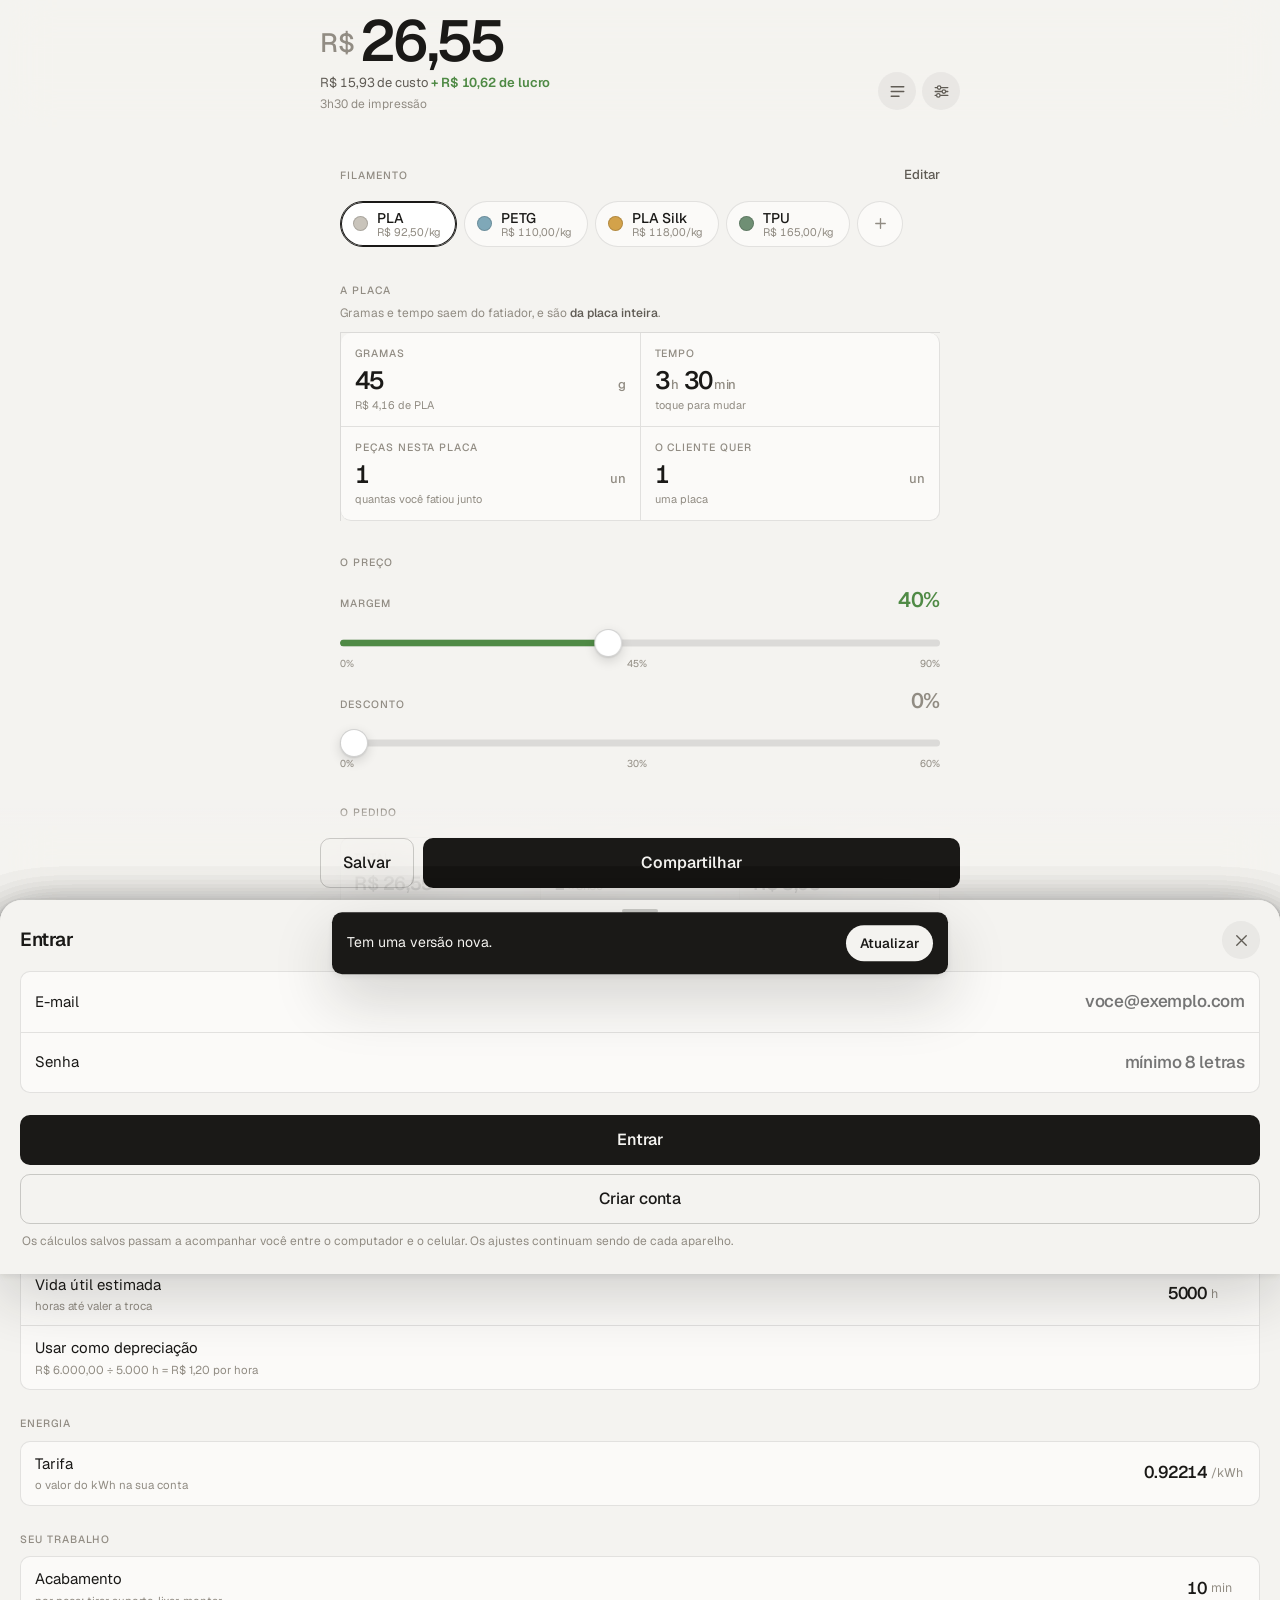
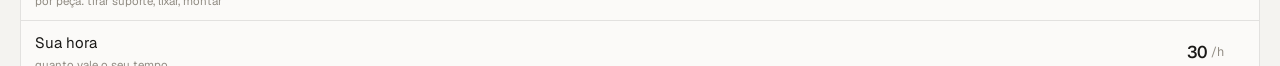
==== commit 239d1525: "fix: o preço passa a mostrar de onde ele vem O número grande no topo não explicava nada sozinho. Ago" ====
--- a/bancada/index.html
+++ b/bancada/index.html
@@ -31,7 +31,8 @@
   <div class="cimeira-corpo">
     <div>
       <span class="preco" id="preco"><span class="preco-cifra">R$</span>0,00</span>
-      <div class="preco-nota" id="precoNota">uma peça</div>
+      <div class="preco-nota" id="precoNota"></div>
+      <div class="preco-pedido" id="precoPedido" hidden></div>
     </div>
     <div class="cimeira-acoes">
       <button class="btn btn-icone" id="abrirSalvos" aria-label="Cálculos salvos">
@@ -67,6 +68,9 @@
   <!-- =================================================== a placa ======== -->
   <section class="secao" aria-labelledby="tPlaca">
     <div class="secao-titulo"><h2 id="tPlaca">A placa</h2></div>
+    <p class="secao-dica">
+      Gramas e tempo saem do fatiador, e são <b>da placa inteira</b>.
+    </p>
 
     <div class="malha">
       <div class="celula">
@@ -82,17 +86,17 @@
       <div class="celula">
         <label for="tempo">Tempo</label>
         <button type="button" class="celula-botao" id="tempo">3<small>h</small> 30<small>min</small></button>
-        <div class="celula-dica">de impressão</div>
+        <div class="celula-dica">toque para mudar</div>
       </div>
 
       <div class="celula">
-        <label for="naMesa">Cabem na mesa</label>
+        <label for="naMesa">Peças nesta placa</label>
         <div class="celula-valor">
           <input type="number" id="naMesa" value="1" min="1" step="1"
                  inputmode="numeric" enterkeyhint="done" autocomplete="off">
           <span class="celula-un">un</span>
         </div>
-        <div class="celula-dica">por impressão</div>
+        <div class="celula-dica">quantas você fatiou junto</div>
       </div>
 
       <div class="celula">
--- a/bancada/estilo.css
+++ b/bancada/estilo.css
@@ -255,14 +255,36 @@
   vertical-align: .34em;
 }
 
+/* A conta que explica o número grande: o que sai e o que fica. Sem ela o
+   preço é um número que apareceu do nada. */
 .preco-nota {
-  margin-top: 5px;
-  font-size: 12.5px;
+  margin-top: 6px;
+  font-size: 13px;
   color: var(--tinta-2);
   font-variant-numeric: tabular-nums;
+  letter-spacing: -.005em;
 }
 
 .preco-nota b { font-weight: 560; color: var(--tinta); }
+
+/* A parte que sobra para você ganha cor e peso: é ela que se procura. */
+.preco-lucro { font-weight: 600; }
+
+.preco-pedido {
+  margin-top: 3px;
+  font-size: 12px;
+  color: var(--tinta-3);
+  font-variant-numeric: tabular-nums;
+}
+
+.secao-dica {
+  margin: -4px 0 10px;
+  font-size: 12px;
+  line-height: 1.45;
+  color: var(--tinta-3);
+}
+
+.secao-dica b { font-weight: 540; color: var(--tinta-2); }
 
 .cimeira-acoes { display: flex; gap: 6px; padding-bottom: 3px; }
 
